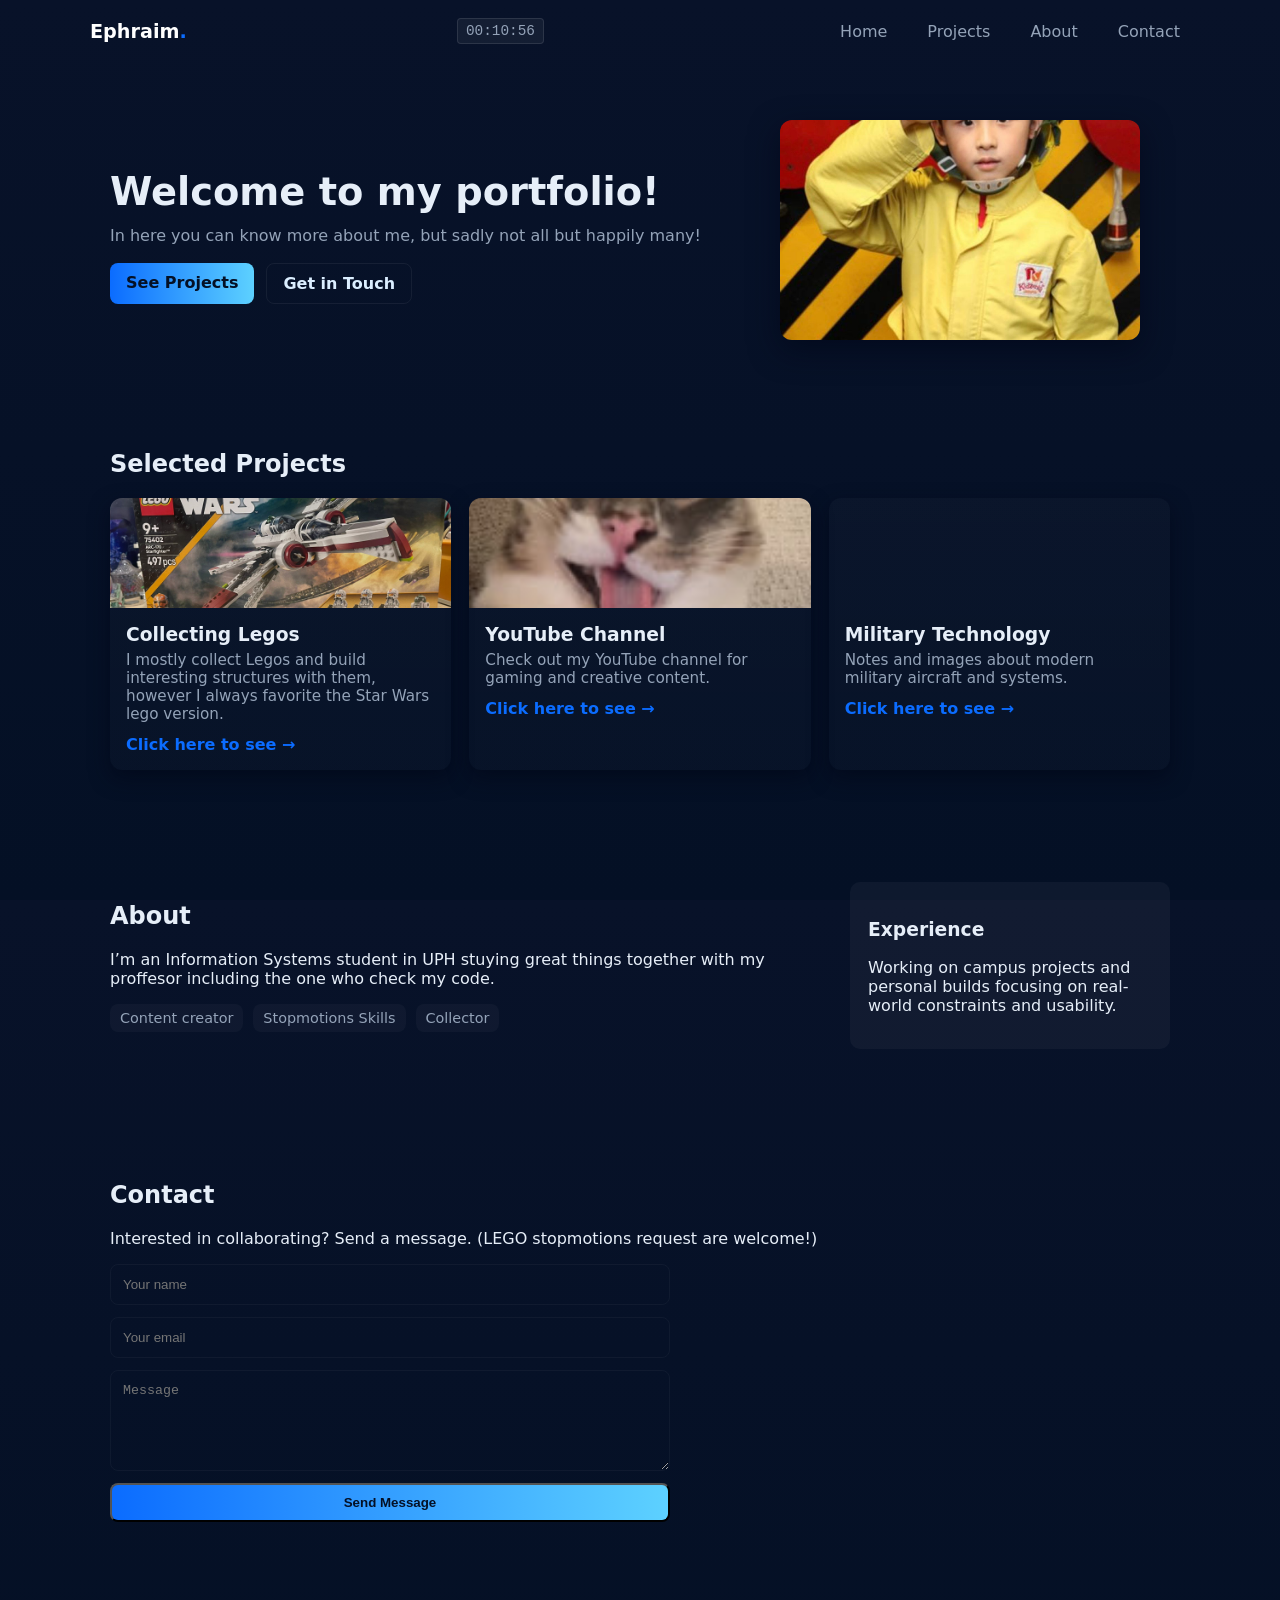
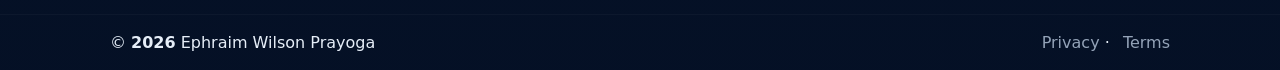
==== index.html @ 00c6c61f "index.html" ====
<!DOCTYPE html>
<html lang="en">
<head>
    <meta charset="UTF-8" />
    <meta name="viewport" content="width=device-width, initial-scale=1.0" />
    <title>Portfolio — Ephraim W. Prayoga</title>
    <link rel="icon" type="image/x-icon" href="../Asset/favicon_io_zip/favicon.ico">
    <link rel="icon" type="image/svg+xml" href="../Asset/favicon_io_zip/favicon.svg">
    <link rel="apple-touch-icon" href="../Asset/favicon_io_zip/apple-touch-icon.png">
    <link rel="icon" type="image/png" sizes="32x32" href="../Asset/favicon_io_zip/favicon-32x32.png">
    <link rel="icon" type="image/png" sizes="16x16" href="../Asset/favicon_io_zip/favicon-16x16.png">
    <link rel="stylesheet" href="../Asset/css/script.css" />
</head>
<body>
    <header class="site-header">
        <div class="container header-inner">
            <a class="brand" href="#home">Ephraim<span class="accent">.</span></a>
            <div class="header-clock" id="headerClock"></div> 
            <nav class="nav" id="nav">
                <ul>
                    <li><a href="Index.html">Home</a></li>
                    <li><a href="Index.html#projects">Projects</a></li>
                    <li><a href="Index.html#about">About</a></li>
                    <li><a href="Index.html#contact">Contact</a></li>
                </ul>
            </nav>
            <button id="menuToggle" class="menu-toggle" aria-label="Toggle menu">☰</button>
        </div>
    </header>

    <main>
        <section id="home" class="hero">
            <div class="container hero-grid">
                <div class="hero-left">
                    <div class="hero-title">
                        <h1>Welcome to my portfolio!</h1>
                    </div>
                    <p class="lead">In here you can know more about me, but sadly not all but happily many!</p>
                    <div class="hero-cta">
                        <a class="btn primary" href="Index.html#projects">See Projects</a>
                        <a class="btn outline" href="Index.html#contact">Get in Touch</a>
                    </div>
                </div>
                <div class="hero-right">
                    <div class="device-mock">
                        <div class="screen">
                            <img src="../Asset/image/Wilsonfoto.jpeg" alt="Wilson photo" class="screen-img" />
                        </div>
                    </div>
                </div>
            </div>
        </section>

        <section id="projects" class="section projects">
            <div class="container">
                <h2 class="section-title">Selected Projects</h2>
                <div class="grid projects-grid">
                    <article class="card">
                        <div class="card-media" style="background-image:url('../Asset/image/ARC170%20lego.jpeg');background-size:cover;background-position:center"></div>
                        <div class="card-body">
                            <h3>Collecting Legos</h3>
                            <p>I mostly collect Legos and build interesting structures with them, however I always favorite the Star Wars lego version.</p>
                            <a class="card-link" href="lego.html">Click here to see →</a>
                        </div>
                    </article>

                    <article class="card">
                        <div class="card-media" style="background-image:url('../Asset/image/channelprofile.jpg');background-size:cover;background-position:center"></div>
                        <div class="card-body">
                            <h3>YouTube Channel</h3>
                            <p>Check out my YouTube channel for gaming and creative content.</p>
                            <a class="card-link" href="youtube.html">Click here to see →</a>
                        </div>
                    </article>

                    <article class="card">
                        <div class="card-media" style="background-image:url('../Asset/image/f22raptor.jpg');background-size:cover;background-position:center"></div>
                        <div class="card-body">
                            <h3>Military Technology</h3>
                            <p>Notes and images about modern military aircraft and systems.</p>
                            <a class="card-link" href="militarytechnology.html">Click here to see →</a>
                        </div>
                    </article>
                </div>
            </div>
        </section>

        <section id="about" class="section about">
            <div class="container about-grid">
                <div>
                    <h2>About</h2>
                    <p>I’m an Information Systems student in UPH stuying great things together with my proffesor including the one who check my code.</p>
                    <ul class="skills">
                        <li>Content creator</li>
                        <li>Stopmotions Skills</li>
                        <li> Collector</li>
                    </ul>
                </div>
                <div class="about-card">
                    <h3>Experience</h3>
                    <p>Working on campus projects and personal builds focusing on real-world constraints and usability.</p>
                </div>
            </div>
        </section>

        <section id="contact" class="section contact">
            <div class="container">
                <h2>Contact</h2>
                <p>Interested in collaborating? Send a message. (LEGO stopmotions request are welcome!)</p>
                <form class="contact-form" action="#">
                    <input type="text" name="name" placeholder="Your name" required />
                    <input type="email" name="email" placeholder="Your email" required />
                    <textarea name="message" rows="5" placeholder="Message" required></textarea>
                    <button class="btn primary" type="submit">Send Message</button>
                </form>
            </div>
        </section>
    </main>

    <footer class="site-footer">
        <div class="container footer-inner">
            <div>© <span id="year"></span> Ephraim Wilson Prayoga</div>
            <div class="footer-links"><a href="#">Privacy</a> · <a href="#">Terms</a></div>
        </div>
    </footer>

    <script src="../Asset/js/script.js"></script>
</body>

</html>
---- Asset/css/script.css ----
:root{
  --bg:#081229;
  --surface:#0f172a;
  --muted:#94a3b8;
  --accent:#0b6cff;
  --glass: rgba(255,255,255,0.04);
}
*{box-sizing:border-box}
html,body{height:100%}
body{
  margin:0;
  font-family:Inter, system-ui, -apple-system, 'Segoe UI', Roboto, 'Helvetica Neue', Arial;
  background:linear-gradient(180deg,var(--bg) 0%, #041025 100%);
  color:#e6eef8;
  -webkit-font-smoothing:antialiased;
}
.container{max-width:1100px;margin:0 auto;padding:0 20px}
.header-inner{display:flex;align-items:center;padding:18px 0;gap:16px}
.brand{font-weight:700;color:#fff;font-size:1.2rem;text-decoration:none}
.accent{color:var(--accent)}
.menu-toggle{display:none;background:none;border:0;color:#cfe3ff;font-size:1.4rem}
.nav{display:block;margin-left:auto}
.nav ul{list-style:none;margin:0;padding:0;display:flex;gap:20px}
.nav a{color:var(--muted);text-decoration:none;padding:8px 10px;border-radius:6px}
.nav a:hover{color:#fff;background:rgba(255,255,255,0.03)}

.hero{padding:64px 0 48px}
.hero-grid{display:grid;grid-template-columns:1fr 420px;gap:32px;align-items:center}
.hero-left h1{font-size:2.4rem;margin:0 0 12px}
.lead{color:var(--muted);margin:0 0 18px}
.hero-cta{display:flex;gap:12px}
.btn{display:inline-block;padding:10px 16px;border-radius:8px;text-decoration:none;font-weight:600}
.btn.primary{background:linear-gradient(90deg,var(--accent),#5dd1ff);color:#041025}
.btn.outline{border:1px solid rgba(255,255,255,0.06);color:#dbeeff;background:transparent}

.device-mock{display:flex;justify-content:center}
.screen{width:100%;max-width:360px;height:220px;border-radius:12px;overflow:hidden;box-shadow:0 10px 30px rgba(2,6,23,0.6);transform:translateY(-6px)}
.wave{width:100%;height:100%;display:block}

/* image inside device mock */
.screen-img{width:100%;height:100%;object-fit:cover;display:block}

.section{padding:56px 0}
.section-title{margin:0 0 20px}
.projects-grid{display:grid;grid-template-columns:repeat(3,1fr);gap:18px}
.card{background:linear-gradient(180deg, rgba(255,255,255,0.02), rgba(255,255,255,0.01));border-radius:12px;overflow:hidden;box-shadow:0 8px 20px rgba(2,6,23,0.6);transition:transform .22s ease,box-shadow .22s ease}
.card:hover{transform:translateY(-8px);box-shadow:0 18px 40px rgba(3,8,30,0.7)}
.card-media{height:110px;background:linear-gradient(135deg,#08203a,#052b5f)}
.card-body{padding:16px}
.card-body h3{margin:0 0 6px}
.card-body p{margin:0 0 12px;color:var(--muted);font-size:0.95rem}
.card-link{color:var(--accent);text-decoration:none;font-weight:600}

.about-grid{display:grid;grid-template-columns:1fr 320px;gap:24px;align-items:start}
.about-card{background:var(--glass);padding:18px;border-radius:10px}
.skills{display:flex;gap:10px;list-style:none;padding:0;margin:12px 0 0}
.skills li{background:rgba(255,255,255,0.03);padding:6px 10px;border-radius:8px;color:var(--muted);font-size:0.9rem}

.contact-form{display:grid;gap:12px;max-width:560px}
.contact-form input,.contact-form textarea{padding:12px;border-radius:8px;border:1px solid rgba(255,255,255,0.04);background:transparent;color:inherit}

/* gallery drop zone */
.drop-zone{position:relative;border:2px dashed var(--muted);border-radius:8px;padding:40px 20px;text-align:center;color:var(--muted);cursor:pointer}
.drop-zone.hover{background:rgba(255,255,255,0.05)}
.thumbs{display:flex;flex-wrap:wrap;gap:12px;margin-top:18px}
.thumbs img{width:80px;height:80px;object-fit:cover;border-radius:6px}

/* hero profile */
.hero-title{display:flex;align-items:center;gap:12px}
.profile-photo{width:72px;height:72px;border-radius:50%;object-fit:cover;border:2px solid rgba(255,255,255,0.06)}
@media(max-width:640px){.profile-photo{width:56px;height:56px}}

/* lego page grid: slightly larger thumbnails, responsive */
.lego-grid{display:flex;flex-wrap:wrap;gap:12px;margin-top:12px}
.lego-grid img{width:160px;height:auto;object-fit:cover;border-radius:8px;border:2px solid rgba(255,255,255,0.04)}
@media(max-width:640px){
  .lego-grid img{width:120px}
}
.site-footer{border-top:1px solid rgba(255,255,255,0.03);padding:18px 0;margin-top:36px}
.footer-inner{display:flex;justify-content:space-between;align-items:center}
.footer-links a{color:var(--muted);text-decoration:none;margin-left:8px}

/* Responsive */
@media(max-width:900px){
  .hero-grid{grid-template-columns:1fr}
  .projects-grid{grid-template-columns:repeat(2,1fr)}
}
@media(max-width:640px){
  .menu-toggle{display:block}
  .nav{position:absolute;top:64px;right:20px;background:rgba(2,6,23,0.8);padding:12px;border-radius:8px;display:none;margin-left:0}
  .nav.open{display:block}
  .nav ul{flex-direction:column}
  .projects-grid{grid-template-columns:1fr}
}


.grid{display:grid}


a:focus{outline:2px solid rgba(11,108,255,0.35);outline-offset:3px}


#year{font-weight:600}
/* css i assure i banyakan pakai AI buat bikinya soal aku udh buat designnya trs minta ke ai*/

/* Header clock */
.header-clock {
  font-family: 'Courier New', monospace;
  font-size: 0.9rem;
  color: var(--muted);
  background: rgba(255, 255, 255, 0.05);
  padding: 4px 8px;
  border-radius: 4px;
  border: 1px solid rgba(255, 255, 255, 0.1);
  margin-left: auto;
  margin-right: 16px;
}
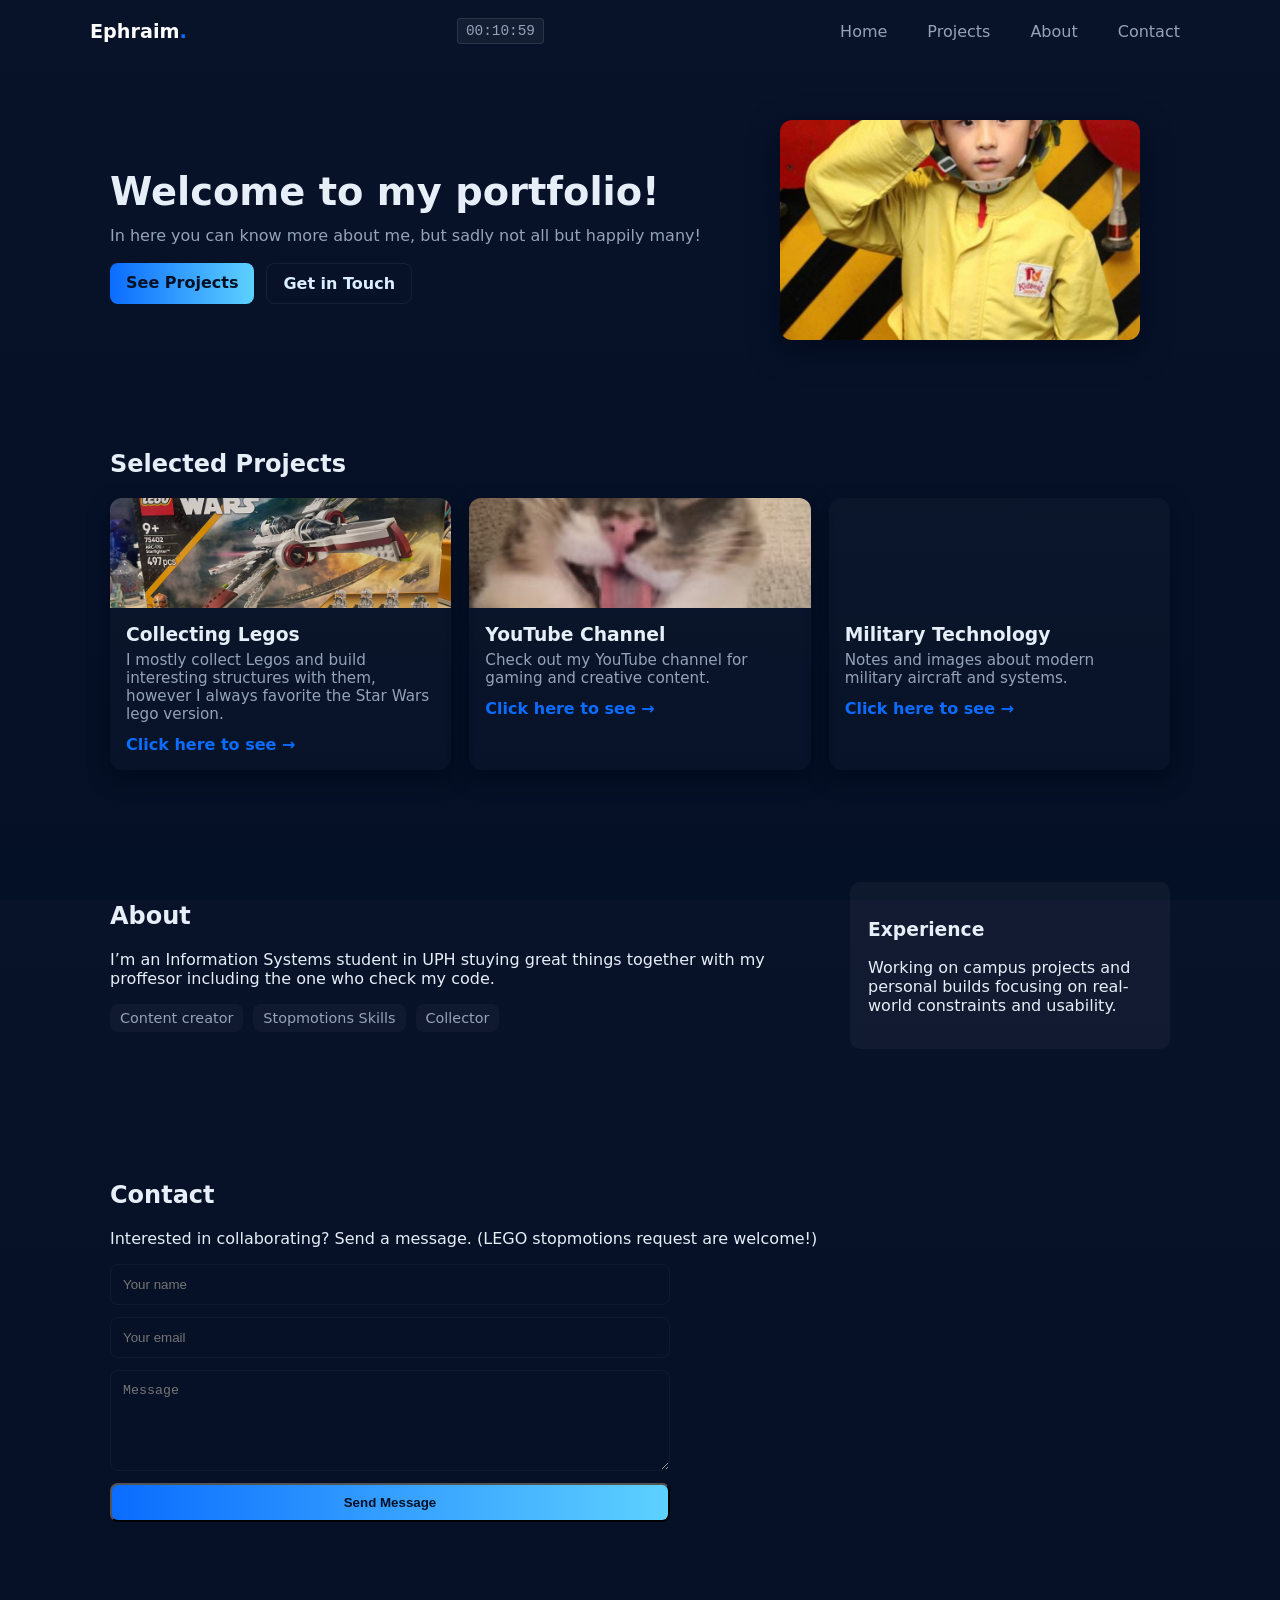
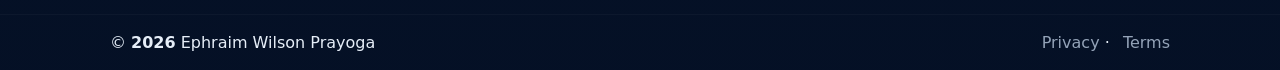
==== commit 6ca08e93: "index.html" ====
--- a/index.html
+++ b/index.html
@@ -9,7 +9,7 @@
     <link rel="apple-touch-icon" href="../Asset/favicon_io_zip/apple-touch-icon.png">
     <link rel="icon" type="image/png" sizes="32x32" href="../Asset/favicon_io_zip/favicon-32x32.png">
     <link rel="icon" type="image/png" sizes="16x16" href="../Asset/favicon_io_zip/favicon-16x16.png">
-    <link rel="stylesheet" href="../Asset/css/script.css" />
+    <link rel="stylesheet" href="Asset/css/script.css" />
 </head>
 <body>
     <header class="site-header">
@@ -128,3 +128,4 @@
 </body>
 
 </html>
+
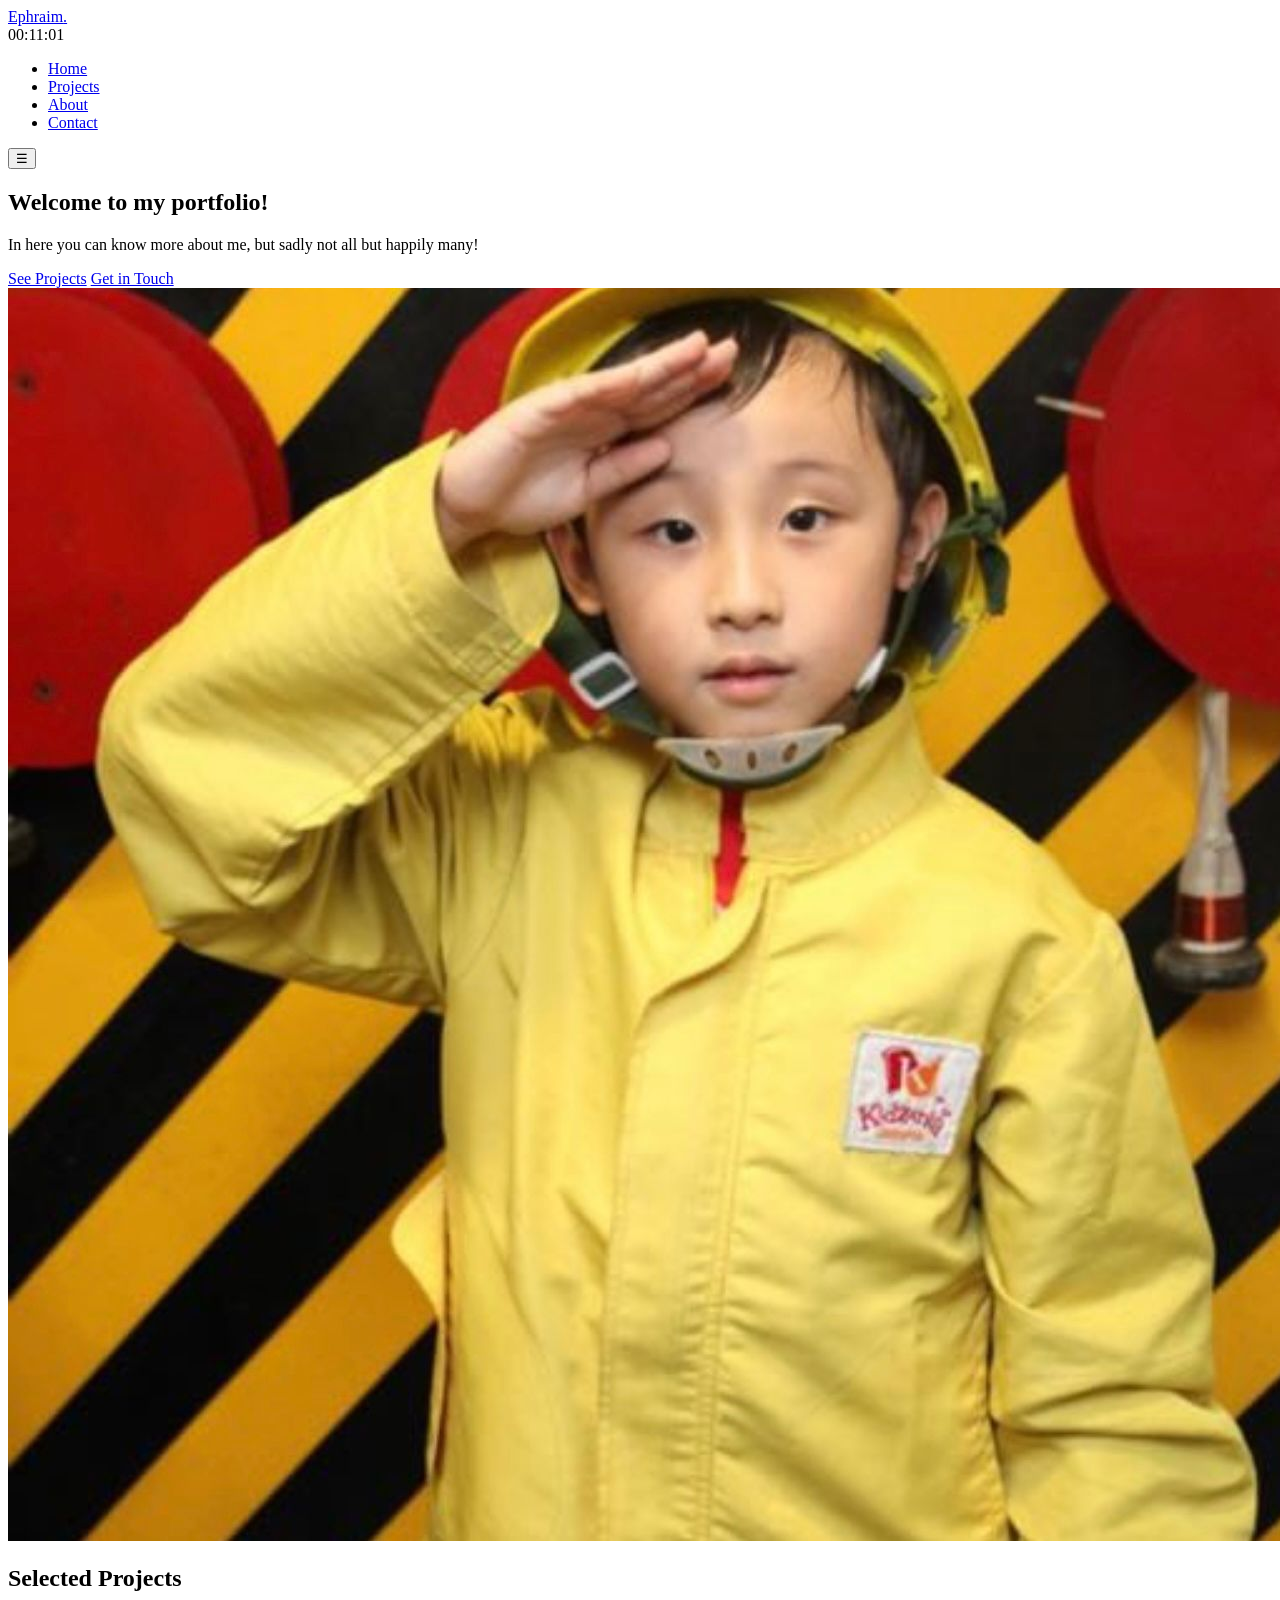
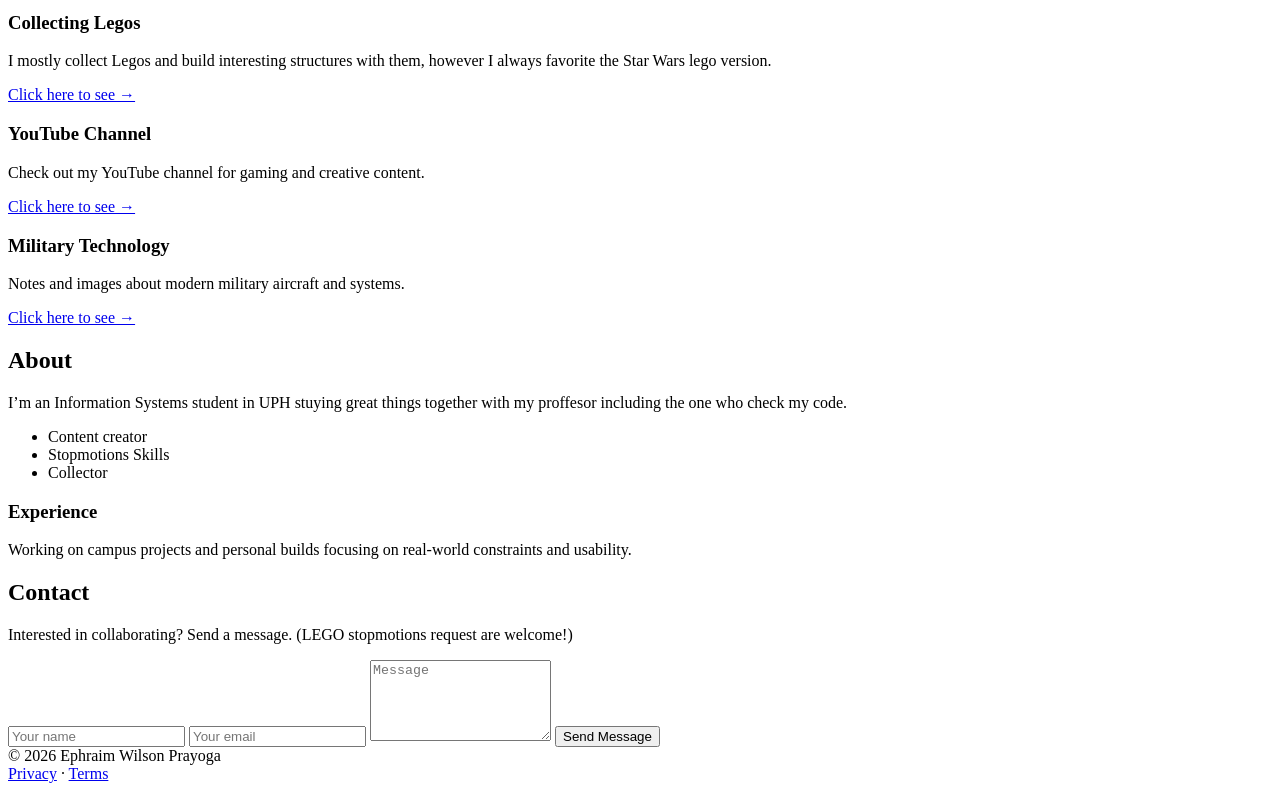
==== commit a96d6d5f: "index.html" ====
--- a/index.html
+++ b/index.html
@@ -9,7 +9,7 @@
     <link rel="apple-touch-icon" href="../Asset/favicon_io_zip/apple-touch-icon.png">
     <link rel="icon" type="image/png" sizes="32x32" href="../Asset/favicon_io_zip/favicon-32x32.png">
     <link rel="icon" type="image/png" sizes="16x16" href="../Asset/favicon_io_zip/favicon-16x16.png">
-    <link rel="stylesheet" href="Asset/css/script.css" />
+    <link rel="stylesheet" href="asset/css/script.css" />
 </head>
 <body>
     <header class="site-header">
@@ -129,3 +129,4 @@
 
 </html>
 
+
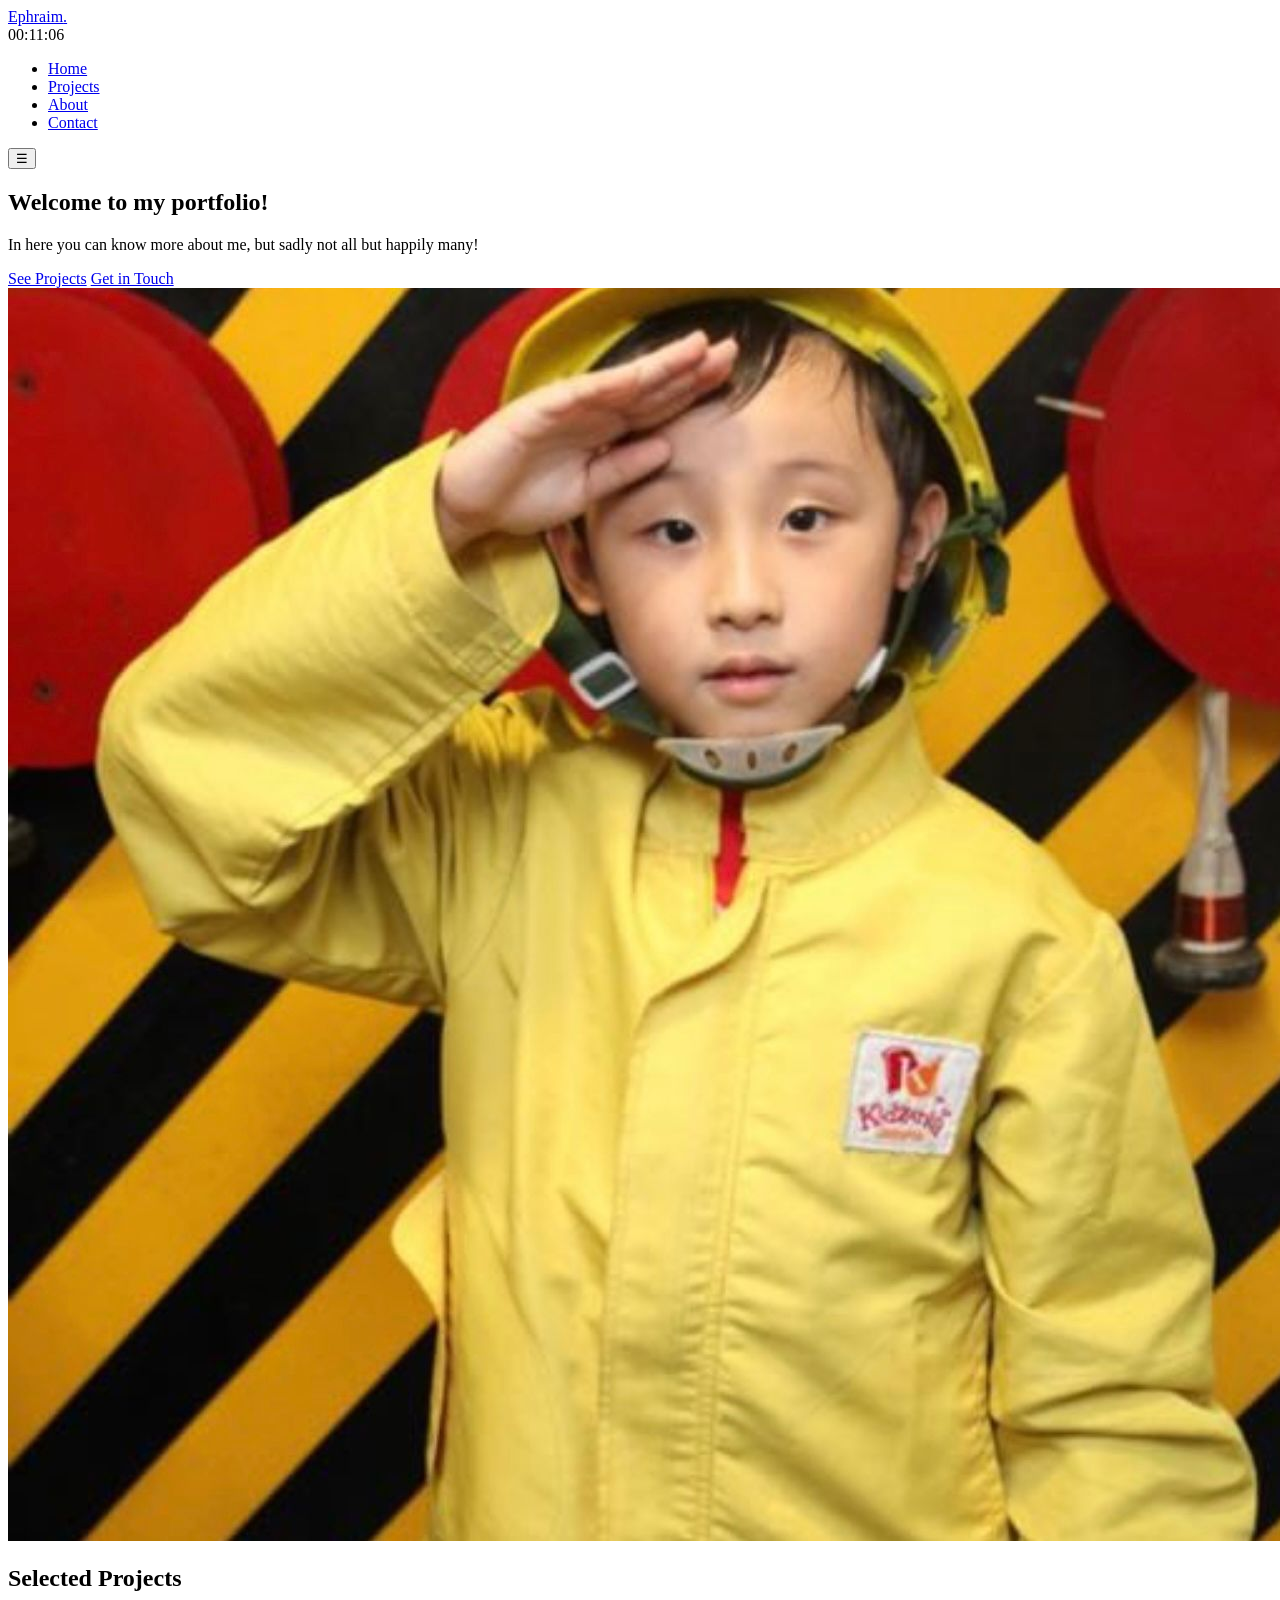
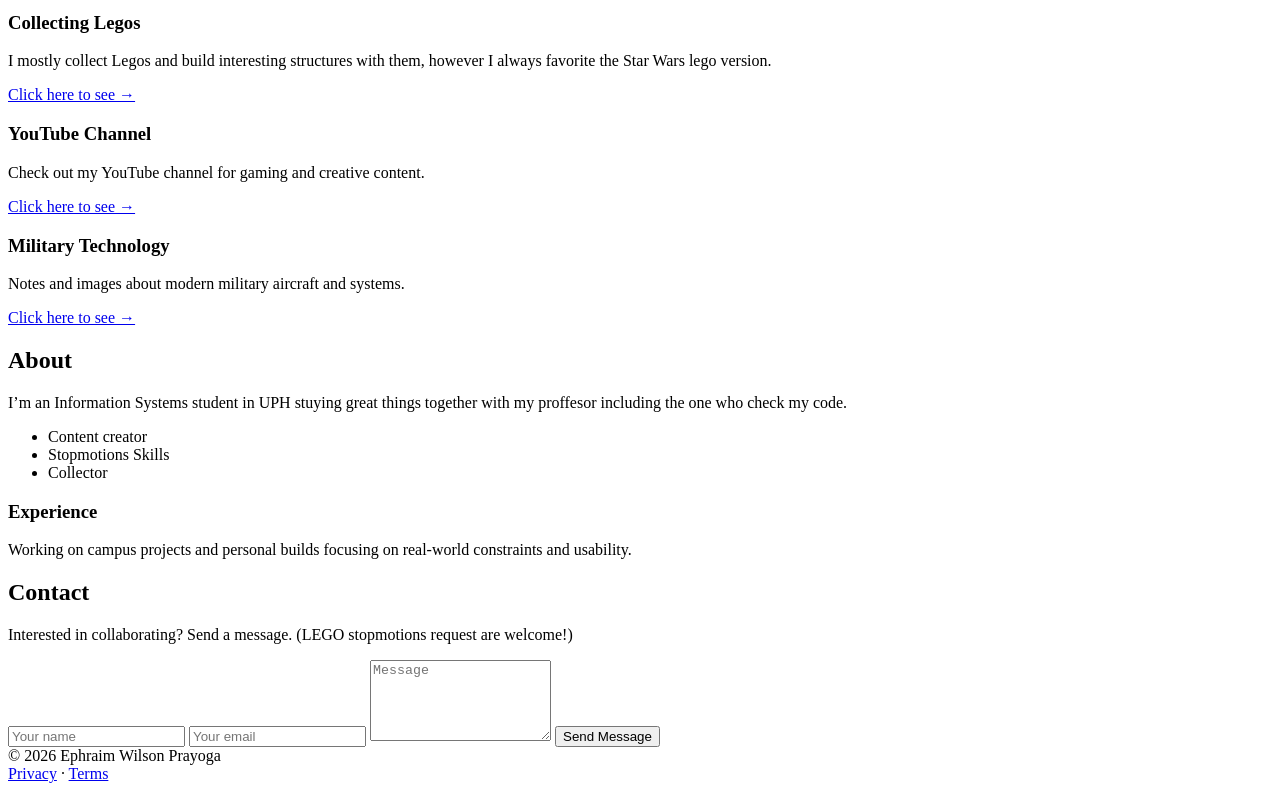
==== commit 5ad6ee94: "index.html" ====
--- a/index.html
+++ b/index.html
@@ -4,11 +4,11 @@
     <meta charset="UTF-8" />
     <meta name="viewport" content="width=device-width, initial-scale=1.0" />
     <title>Portfolio — Ephraim W. Prayoga</title>
-    <link rel="icon" type="image/x-icon" href="../Asset/favicon_io_zip/favicon.ico">
-    <link rel="icon" type="image/svg+xml" href="../Asset/favicon_io_zip/favicon.svg">
-    <link rel="apple-touch-icon" href="../Asset/favicon_io_zip/apple-touch-icon.png">
-    <link rel="icon" type="image/png" sizes="32x32" href="../Asset/favicon_io_zip/favicon-32x32.png">
-    <link rel="icon" type="image/png" sizes="16x16" href="../Asset/favicon_io_zip/favicon-16x16.png">
+    <link rel="icon" type="image/x-icon" href="../asset/favicon_io_zip/favicon.ico">
+    <link rel="icon" type="image/svg+xml" href="../asset/favicon_io_zip/favicon.svg">
+    <link rel="apple-touch-icon" href="../asset/favicon_io_zip/apple-touch-icon.png">
+    <link rel="icon" type="image/png" sizes="32x32" href="../asset/favicon_io_zip/favicon-32x32.png">
+    <link rel="icon" type="image/png" sizes="16x16" href="../asset/favicon_io_zip/favicon-16x16.png">
     <link rel="stylesheet" href="asset/css/script.css" />
 </head>
 <body>
@@ -130,3 +130,4 @@
 </html>
 
 
+
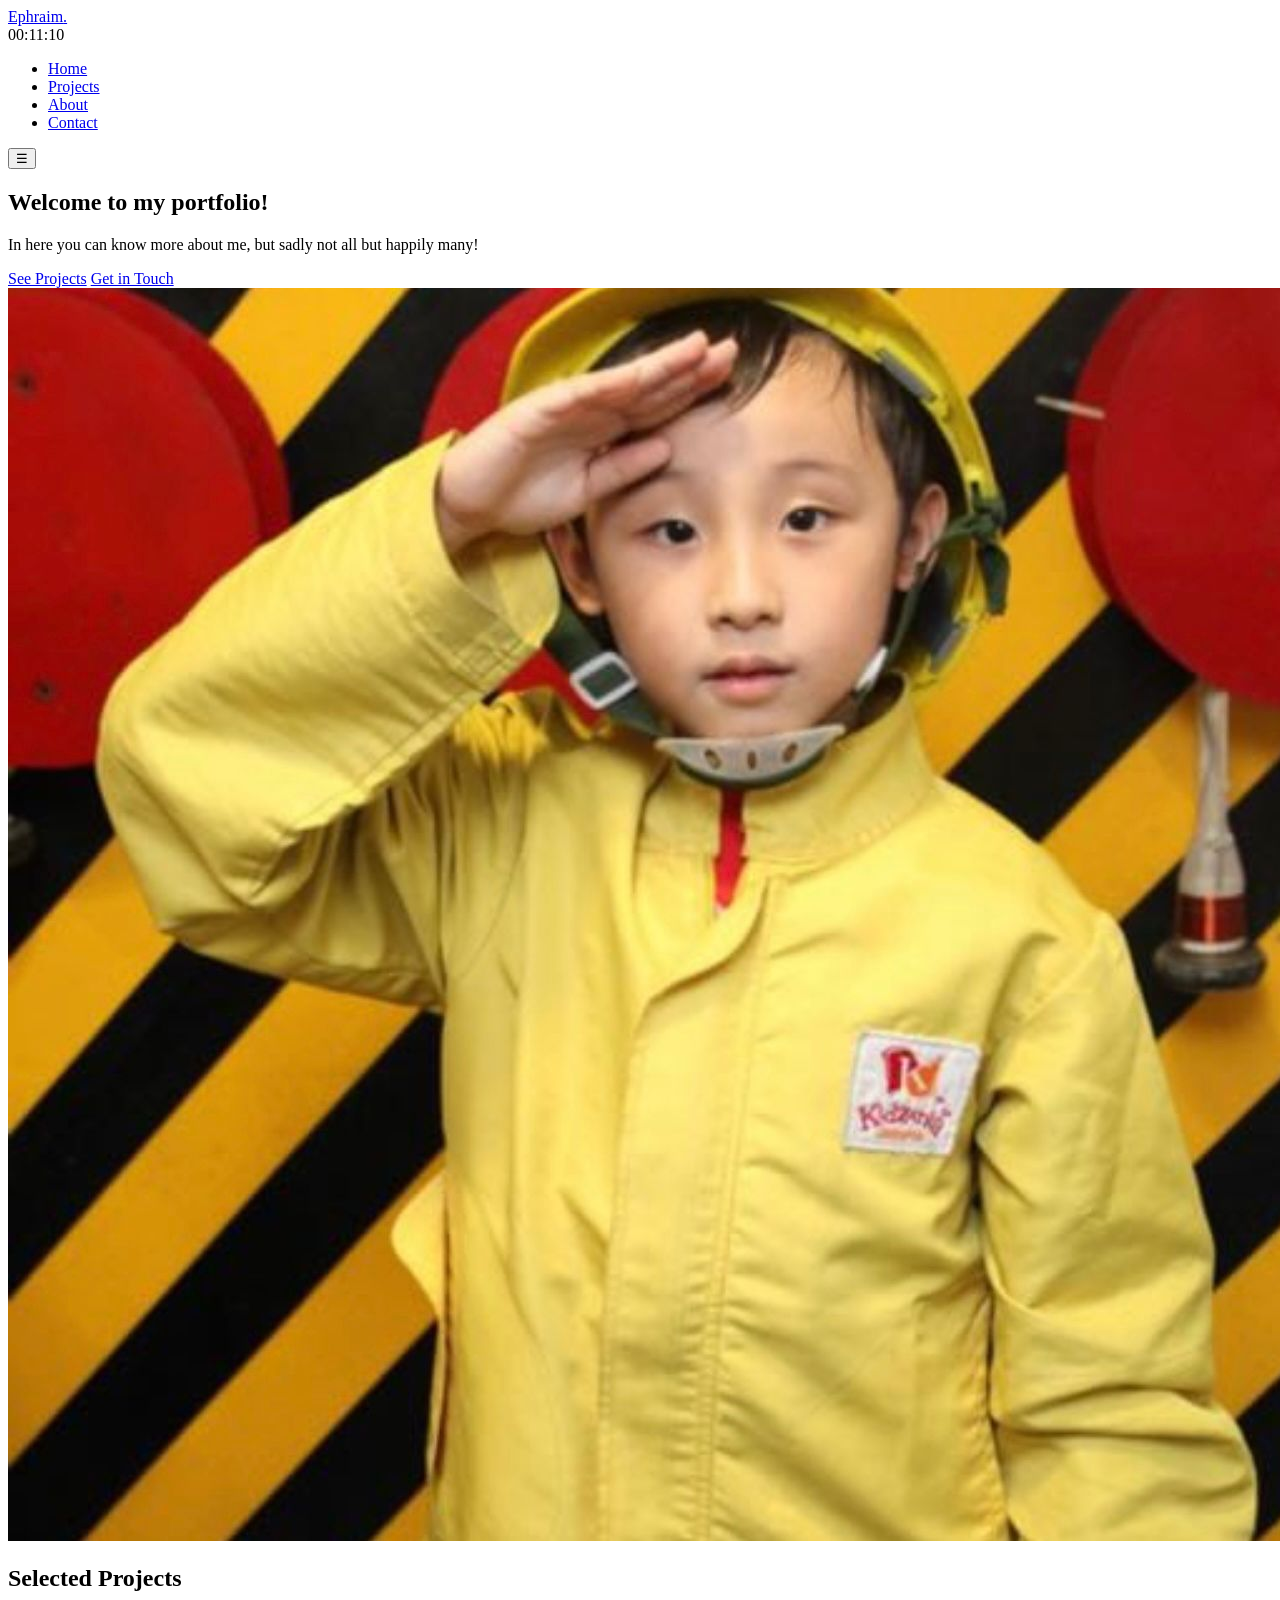
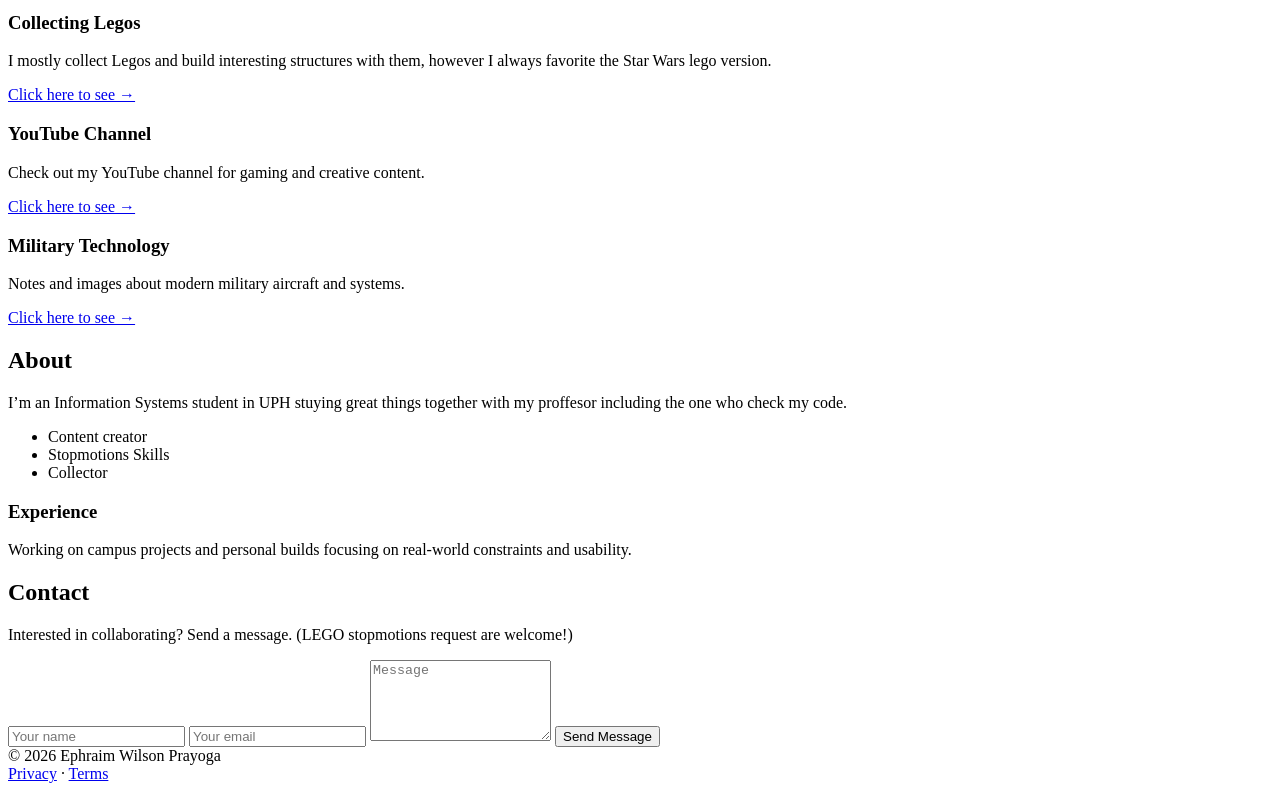
==== commit bd0050b4: "index.html" ====
--- a/index.html
+++ b/index.html
@@ -4,11 +4,11 @@
     <meta charset="UTF-8" />
     <meta name="viewport" content="width=device-width, initial-scale=1.0" />
     <title>Portfolio — Ephraim W. Prayoga</title>
-    <link rel="icon" type="image/x-icon" href="../asset/favicon_io_zip/favicon.ico">
-    <link rel="icon" type="image/svg+xml" href="../asset/favicon_io_zip/favicon.svg">
+    <link rel="icon" type="image/x-icon" href="asset/favicon_io_zip/favicon.ico">
+    <link rel="icon" type="image/svg+xml" href="asset/favicon_io_zip/favicon.svg">
     <link rel="apple-touch-icon" href="../asset/favicon_io_zip/apple-touch-icon.png">
-    <link rel="icon" type="image/png" sizes="32x32" href="../asset/favicon_io_zip/favicon-32x32.png">
-    <link rel="icon" type="image/png" sizes="16x16" href="../asset/favicon_io_zip/favicon-16x16.png">
+    <link rel="icon" type="image/png" sizes="32x32" href="asset/favicon_io_zip/favicon-32x32.png">
+    <link rel="icon" type="image/png" sizes="16x16" href="asset/favicon_io_zip/favicon-16x16.png">
     <link rel="stylesheet" href="asset/css/script.css" />
 </head>
 <body>
@@ -131,3 +131,4 @@
 
 
 
+
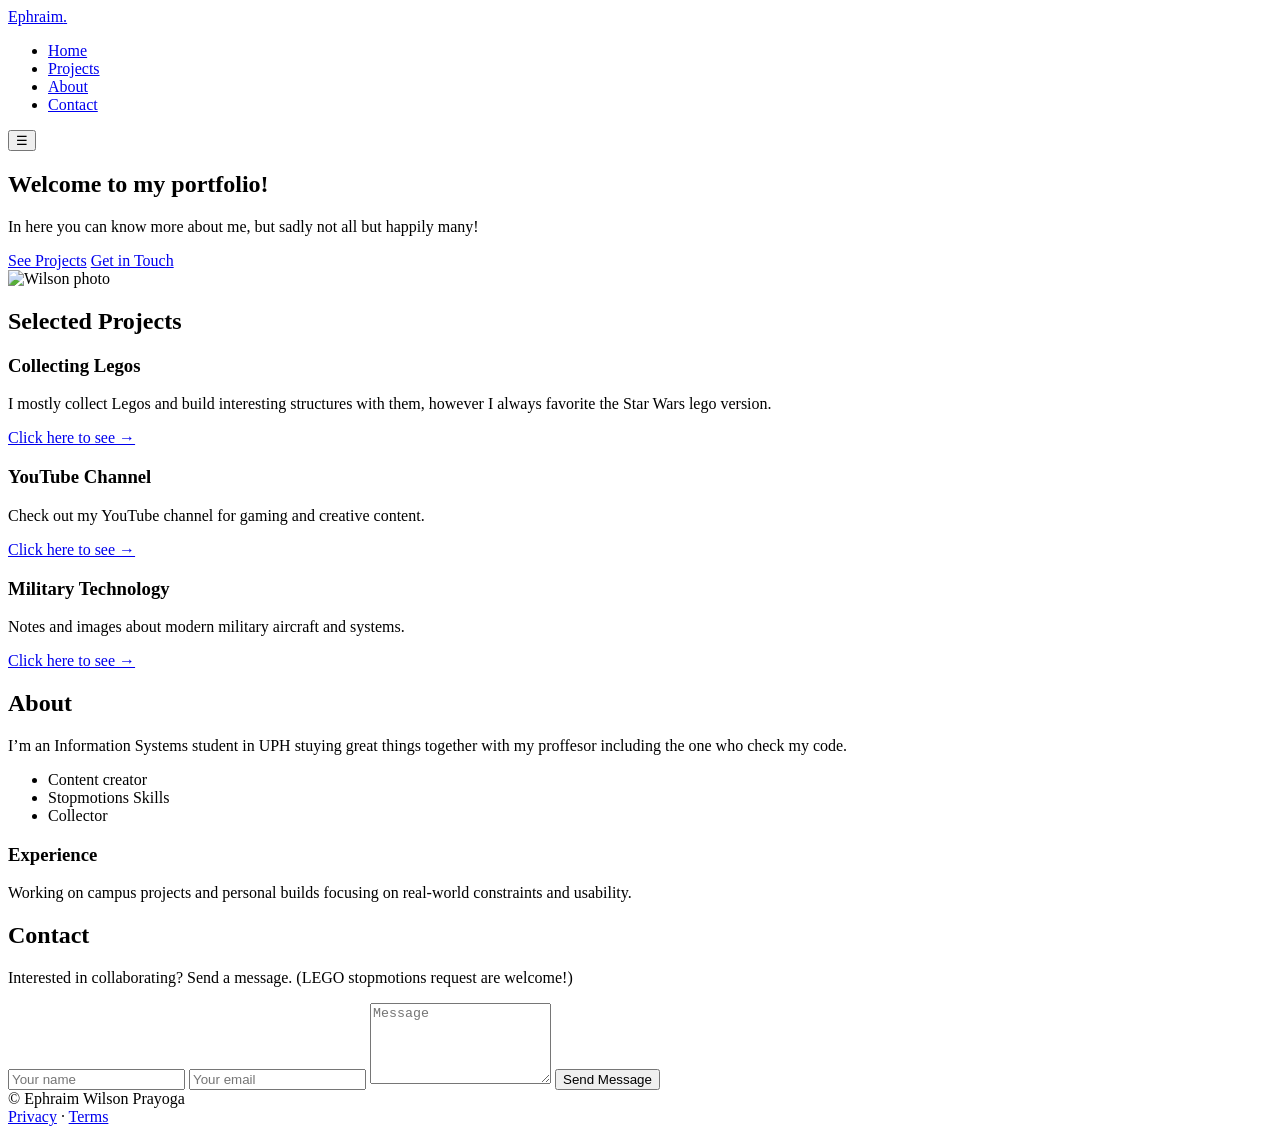
==== commit f65eea8c: "index.html" ====
--- a/index.html
+++ b/index.html
@@ -44,7 +44,7 @@
                 <div class="hero-right">
                     <div class="device-mock">
                         <div class="screen">
-                            <img src="../Asset/image/Wilsonfoto.jpeg" alt="Wilson photo" class="screen-img" />
+                            <img src="asset/image/Wilsonfoto.jpeg" alt="Wilson photo" class="screen-img" />
                         </div>
                     </div>
                 </div>
@@ -56,7 +56,7 @@
                 <h2 class="section-title">Selected Projects</h2>
                 <div class="grid projects-grid">
                     <article class="card">
-                        <div class="card-media" style="background-image:url('../Asset/image/ARC170%20lego.jpeg');background-size:cover;background-position:center"></div>
+                        <div class="card-media" style="background-image:url('asset/image/ARC170%20lego.jpeg');background-size:cover;background-position:center"></div>
                         <div class="card-body">
                             <h3>Collecting Legos</h3>
                             <p>I mostly collect Legos and build interesting structures with them, however I always favorite the Star Wars lego version.</p>
@@ -74,7 +74,7 @@
                     </article>
 
                     <article class="card">
-                        <div class="card-media" style="background-image:url('../Asset/image/f22raptor.jpg');background-size:cover;background-position:center"></div>
+                        <div class="card-media" style="background-image:url('asset/image/f22raptor.jpg');background-size:cover;background-position:center"></div>
                         <div class="card-body">
                             <h3>Military Technology</h3>
                             <p>Notes and images about modern military aircraft and systems.</p>
@@ -124,7 +124,7 @@
         </div>
     </footer>
 
-    <script src="../Asset/js/script.js"></script>
+    <script src="asset/js/script.js"></script>
 </body>
 
 </html>
@@ -132,3 +132,4 @@
 
 
 
+
